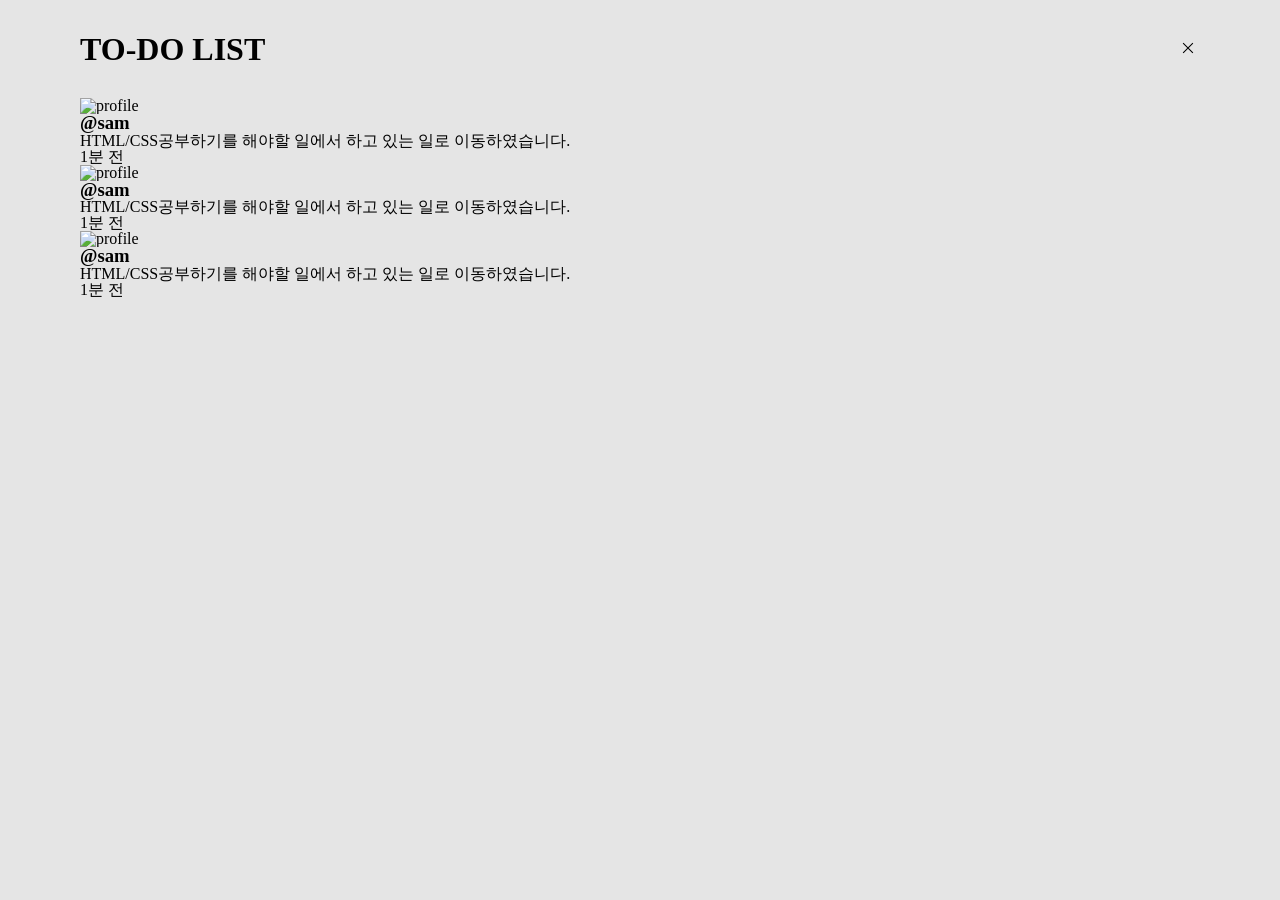
==== client/public/index.html @ 8409d444 "design: sidebar HTML markup Related to: #8" ====
<!DOCTYPE html>
<html lang="ko">
  <head>
    <meta charset="UTF-8" />
    <meta http-equiv="X-UA-Compatible" content="IE=edge" />
    <meta name="viewport" content="width=device-width, initial-scale=1.0" />
    <link rel="stylesheet" href="../src/style/css/style.css" />
    <title>Hemtori ToDo</title>
  </head>
  <body>
    <header>
      <h1 class="header__title">TO-DO LIST</h1>
      <button class="sidebar__menu-button">
        <img src="./icon-delete.svg" alt="icon-delete" />
      </button>
    </header>
    <main></main>
    <aside>
      <ul class="sidebar__list">
        <li class="sidebar__item">
          <img class="sidebar__item--profile" src="profile.svg" alt="profile" />
          <section>
            <h3 class="sidebar__item--nickname">@sam</h3>
            <p class="sidebar__item--activity">
              HTML/CSS공부하기를 해야할 일에서 하고 있는 일로 이동하였습니다.
            </p>
            <p class="sidebar__item--time-stamp">1분 전</p>
          </section>
        </li>
        <li class="sidebar__item">
          <img class="sidebar__item--profile" src="profile.svg" alt="profile" />
          <section>
            <h3 class="sidebar__item--nickname">@sam</h3>
            <p class="sidebar__item--activity">
              HTML/CSS공부하기를 해야할 일에서 하고 있는 일로 이동하였습니다.
            </p>
            <p class="sidebar__item--time-stamp">1분 전</p>
          </section>
        </li>
        <li class="sidebar__item">
          <img class="sidebar__item--profile" src="profile.svg" alt="profile" />
          <section>
            <h3 class="sidebar__item--nickname">@sam</h3>
            <p class="sidebar__item--activity">
              HTML/CSS공부하기를 해야할 일에서 하고 있는 일로 이동하였습니다.
            </p>
            <p class="sidebar__item--time-stamp">1분 전</p>
          </section>
        </li>
      </ul>
    </aside>
  </body>
</html>
---- client/src/style/css/style.css ----
html,
body,
div,
span,
applet,
object,
iframe,
h1,
h2,
h3,
h4,
h5,
h6,
p,
blockquote,
pre,
a,
abbr,
acronym,
address,
big,
cite,
code,
del,
dfn,
em,
img,
ins,
kbd,
q,
s,
samp,
small,
strike,
strong,
sub,
sup,
tt,
var,
b,
u,
i,
center,
dl,
dt,
dd,
ol,
ul,
li,
fieldset,
form,
label,
legend,
table,
caption,
tbody,
tfoot,
thead,
tr,
th,
td,
article,
aside,
canvas,
details,
embed,
figure,
figcaption,
footer,
header,
hgroup,
menu,
nav,
output,
ruby,
section,
summary,
time,
mark,
audio,
video {
  margin: 0;
  padding: 0;
  border: 0;
  /* font-size: 100%; */
  /* font: inherit; */
  vertical-align: baseline;
}

/* HTML5 display-role reset for older browsers */
article,
aside,
details,
figcaption,
figure,
footer,
header,
hgroup,
menu,
nav,
section {
  display: block;
}

body {
  line-height: 1;
}

ol,
ul {
  list-style: none;
}

blockquote,
q {
  quotes: none;
}

blockquote:before,
blockquote:after,
q:before,
q:after {
  content: "";
  content: none;
}

table {
  border-collapse: collapse;
  border-spacing: 0;
}

a:link,
a:visited,
a:hover,
a:active {
  text-decoration: none;
  color: black;
}

input:focus {
  outline: none;
}

button {
  cursor: pointer;
}

header {
  display: flex;
  justify-content: space-between;
}

.header__title {
  font-size: 32px;
  margin: 33px 0px;
}

.sidebar__menu-button {
  border: none;
  background-color: transparent;
}

body {
  margin: 0px 80px;
  background-color: #e5e5e5;
}

/*# sourceMappingURL=style.css.map */
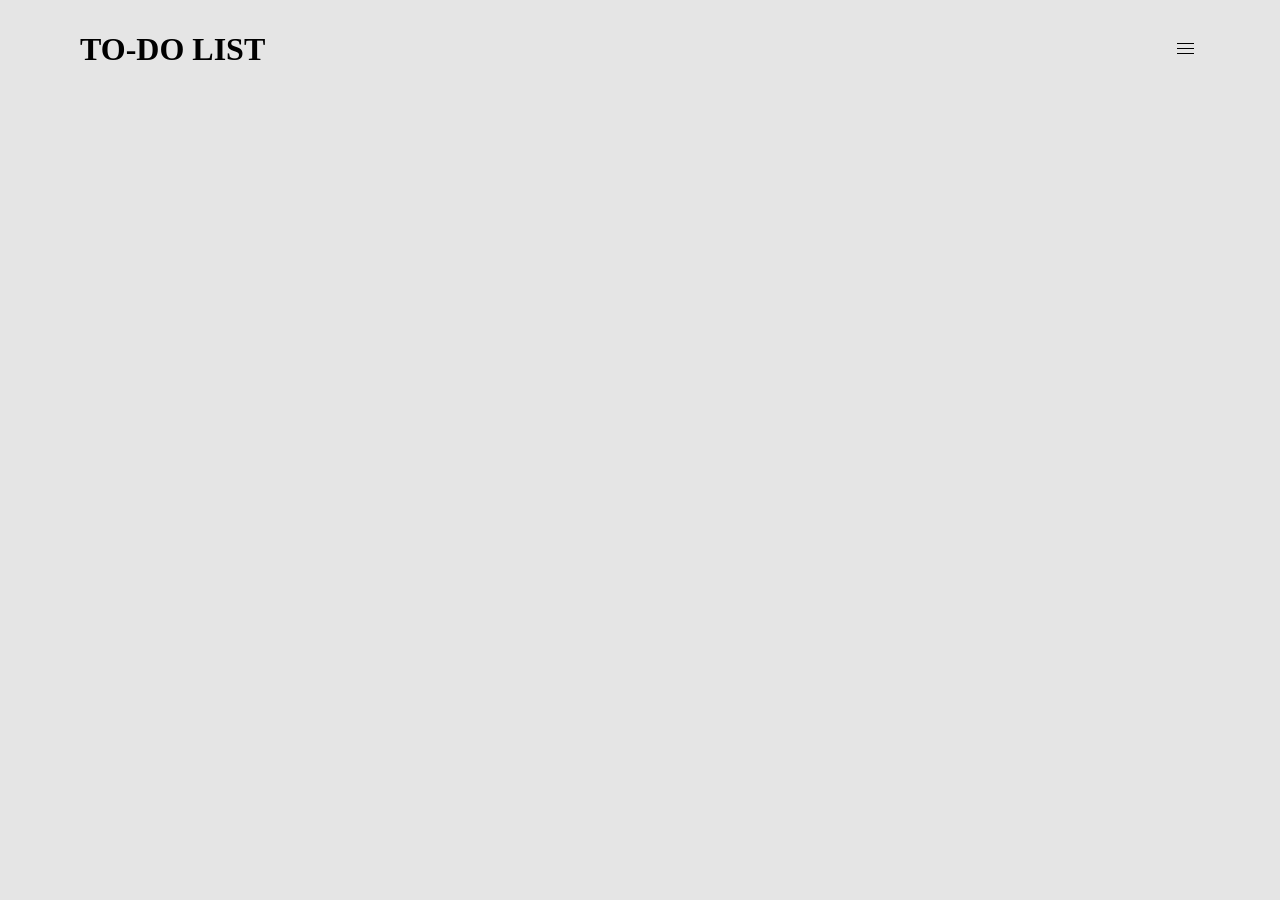
==== commit c411d373: "feat: sidebar 메뉴 버튼 사이드바 메뉴 버튼 클릭시 사이드바 숨김,보임 기능 구현 Related to: #10" ====
--- a/client/public/index.html
+++ b/client/public/index.html
@@ -5,49 +5,12 @@
     <meta http-equiv="X-UA-Compatible" content="IE=edge" />
     <meta name="viewport" content="width=device-width, initial-scale=1.0" />
     <link rel="stylesheet" href="../src/style/css/style.css" />
+    <script defer type="module" src="../src/js/app.js"></script>
     <title>Hemtori ToDo</title>
   </head>
   <body>
-    <header>
-      <h1 class="header__title">TO-DO LIST</h1>
-      <button class="sidebar__menu-button">
-        <img src="./icon-delete.svg" alt="icon-delete" />
-      </button>
-    </header>
+    <header></header>
     <main></main>
-    <aside>
-      <ul class="sidebar__list">
-        <li class="sidebar__item">
-          <img class="sidebar__item--profile" src="profile.svg" alt="profile" />
-          <section>
-            <h3 class="sidebar__item--nickname">@sam</h3>
-            <p class="sidebar__item--activity">
-              HTML/CSS공부하기를 해야할 일에서 하고 있는 일로 이동하였습니다.
-            </p>
-            <p class="sidebar__item--time-stamp">1분 전</p>
-          </section>
-        </li>
-        <li class="sidebar__item">
-          <img class="sidebar__item--profile" src="profile.svg" alt="profile" />
-          <section>
-            <h3 class="sidebar__item--nickname">@sam</h3>
-            <p class="sidebar__item--activity">
-              HTML/CSS공부하기를 해야할 일에서 하고 있는 일로 이동하였습니다.
-            </p>
-            <p class="sidebar__item--time-stamp">1분 전</p>
-          </section>
-        </li>
-        <li class="sidebar__item">
-          <img class="sidebar__item--profile" src="profile.svg" alt="profile" />
-          <section>
-            <h3 class="sidebar__item--nickname">@sam</h3>
-            <p class="sidebar__item--activity">
-              HTML/CSS공부하기를 해야할 일에서 하고 있는 일로 이동하였습니다.
-            </p>
-            <p class="sidebar__item--time-stamp">1분 전</p>
-          </section>
-        </li>
-      </ul>
-    </aside>
+    <aside></aside>
   </body>
 </html>
--- a/client/src/style/css/style.css
+++ b/client/src/style/css/style.css
@@ -145,9 +145,15 @@
   cursor: pointer;
 }
 
+* {
+  box-sizing: border-box;
+}
+
 header {
   display: flex;
   justify-content: space-between;
+  align-items: center;
+  margin: 0px 80px;
 }
 
 .header__title {
@@ -156,12 +162,57 @@
 }
 
 .sidebar__menu-button {
+  height: max-content;
   border: none;
   background-color: transparent;
+  z-index: 2;
+}
+
+aside {
+  float: right;
+}
+
+.sidebar__list {
+  width: 452px;
+  height: 1024px;
+  padding: 80px 80px 80px 40px;
+  background-color: #fff;
+  position: absolute;
+  right: 0;
+  top: 0;
+}
+
+.sidebar__item {
+  display: flex;
+  justify-content: flex-start;
+  align-items: center;
+  width: 332px;
+  height: 137px;
+  background-color: #edf9e7;
+  font-size: 16px;
+}
+.sidebar__item--profile {
+  width: 40px;
+  height: 40px;
+  margin: 16px;
+}
+.sidebar__item section {
+  margin: 16px 16px 16px 0px;
+}
+.sidebar__item--activity {
+  width: 244px;
+  height: auto;
+  white-space: normal;
+}
+.sidebar__item--time-stamp {
+  font-size: 14px;
+  color: #828282;
+}
+.sidebar__item--nickname, .sidebar__item--activity, .sidebar__item--time-stamp {
+  padding: 8px 0px;
 }
 
 body {
-  margin: 0px 80px;
   background-color: #e5e5e5;
 }
 
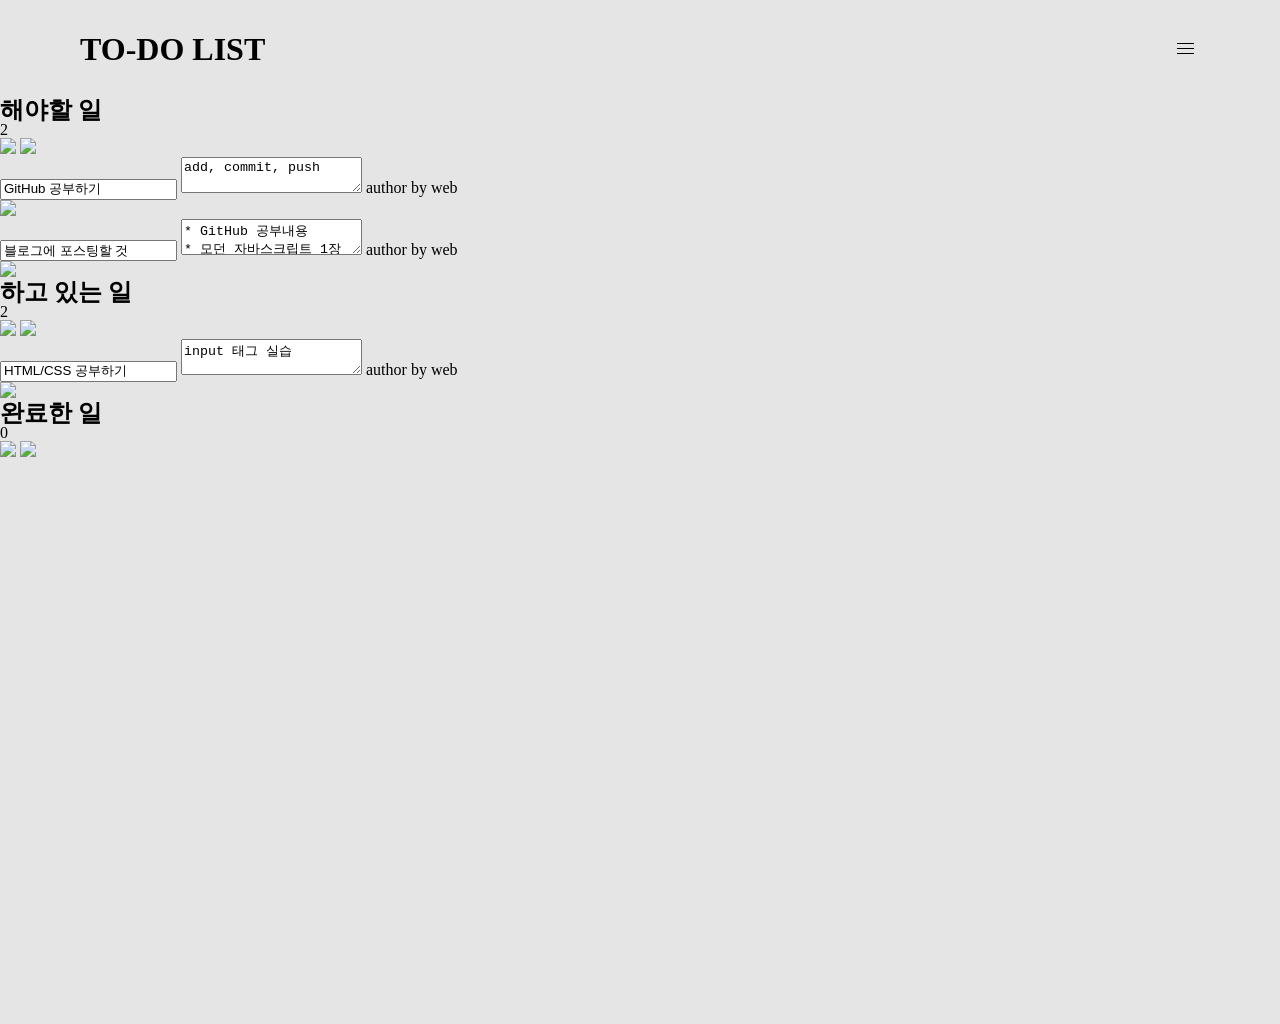
==== commit ec0be6c2: "design: main column list html markup Related to : #9" ====
--- a/client/public/index.html
+++ b/client/public/index.html
@@ -7,10 +7,79 @@
     <link rel="stylesheet" href="../src/style/css/style.css" />
     <script defer type="module" src="../src/js/app.js"></script>
     <title>Hemtori ToDo</title>
+    <link rel="stylesheet" href="../src/style/scss/style.css" />
   </head>
   <body>
     <header></header>
-    <main></main>
+    <main>
+      <ul class="column__list">
+        <li class="column__item" data-index="0">
+          <div class="column__item--title">
+            <div class="column__item--title-text">
+              <h2 class="column__title">해야할 일</h2>
+              <div class="column__task--count">2</div>
+            </div>
+            <div class="column__item--title-menu">
+              <img src="./svg/icon-add.svg" class="column__task--add-button" />
+              <img src="./svg/icon-delete.svg" class="column__list--delete-button" />
+            </div>
+          </div>
+          <ul class="column__task--list">
+            <li class="column__task--item" data-index="0">
+              <section>
+                <input readonly type="text" class="column__task--title" value="GitHub 공부하기" />
+                <textarea readonly class="column__task--comment" spellcheck="false">add, commit, push</textarea>
+                <span class="column__task--author">author by web</span>
+              </section>
+              <img src="./svg/icon-delete.svg" class="column__task--delete-button" />
+            </li>
+            <li class="column__task--item" data-index="1">
+              <section>
+                <input readonly type="text" class="column__task--title" value="블로그에 포스팅할 것" />
+                <textarea readonly class="column__task--comment" spellcheck="false">* GitHub 공부내용&#10* 모던 자바스크립트 1장 공부내용</textarea>
+                <span class="column__task--author">author by web</span>
+              </section>
+              <img src="./svg/icon-delete.svg" class="column__task--delete-button" />
+            </li>
+          </ul>
+        </li>
+        <li class="column__item" data-index="1">
+          <div class="column__item--title">
+            <div class="column__item--title-text">
+              <h2 class="column__title">하고 있는 일</h2>
+              <div class="column__task--count">2</div>
+            </div>
+            <div class="column__item--title-menu">
+              <img src="./svg/icon-add.svg" class="column__task--add-button" />
+              <img src="./svg/icon-delete.svg" class="column__list--delete-button" />
+            </div>
+          </div>
+          <ul class="column__task--list">
+            <li class="column__task--item" data-index="0">
+              <section>
+                <input readonly type="text" class="column__task--title" value="HTML/CSS 공부하기"/>
+                <textarea readonly class="column__task--comment" spellcheck="false">input 태그 실습</textarea>
+                <span class="column__task--author">author by web</span>
+              </section>
+              <img src="./svg/icon-delete.svg" class="column__task--delete-button" />
+            </li>
+          </ul>
+        </li>
+        <li class="column__item" data-index="2">
+          <div class="column__item--title">
+            <div class="column__item--title-text">
+              <h2 class="column__title">완료한 일</h2>
+              <div class="column__task--count">0</div>
+            </div>
+            <div class="column__item--title-menu">
+              <img src="./svg/icon-add.svg" class="column__task--add-button" />
+              <img src="./svg/icon-delete.svg" class="column__list--delete-button" />
+            </div>
+          </div>
+          <ul class="column__task--list"></ul>
+        </li>
+      </ul>
+    </main>
     <aside></aside>
   </body>
 </html>
--- a/client/src/style/css/style.css
+++ b/client/src/style/css/style.css
@@ -170,6 +170,16 @@
 
 aside {
   float: right;
+  position: absolute;
+  right: 0;
+  top: 0;
+  transform: translateX(452px);
+  transition: 0.4s ease-out;
+}
+
+.show {
+  transform: translateX(0px);
+  transition: 0.4s ease-out;
 }
 
 .sidebar__list {
@@ -177,15 +187,15 @@
   height: 1024px;
   padding: 80px 80px 80px 40px;
   background-color: #fff;
-  position: absolute;
-  right: 0;
-  top: 0;
-}
-
+  display: flex;
+  justify-content: flex-end;
+  align-items: center;
+  flex-direction: column-reverse;
+}
 .sidebar__item {
   display: flex;
   justify-content: flex-start;
-  align-items: center;
+  align-items: flex-start;
   width: 332px;
   height: 137px;
   background-color: #edf9e7;
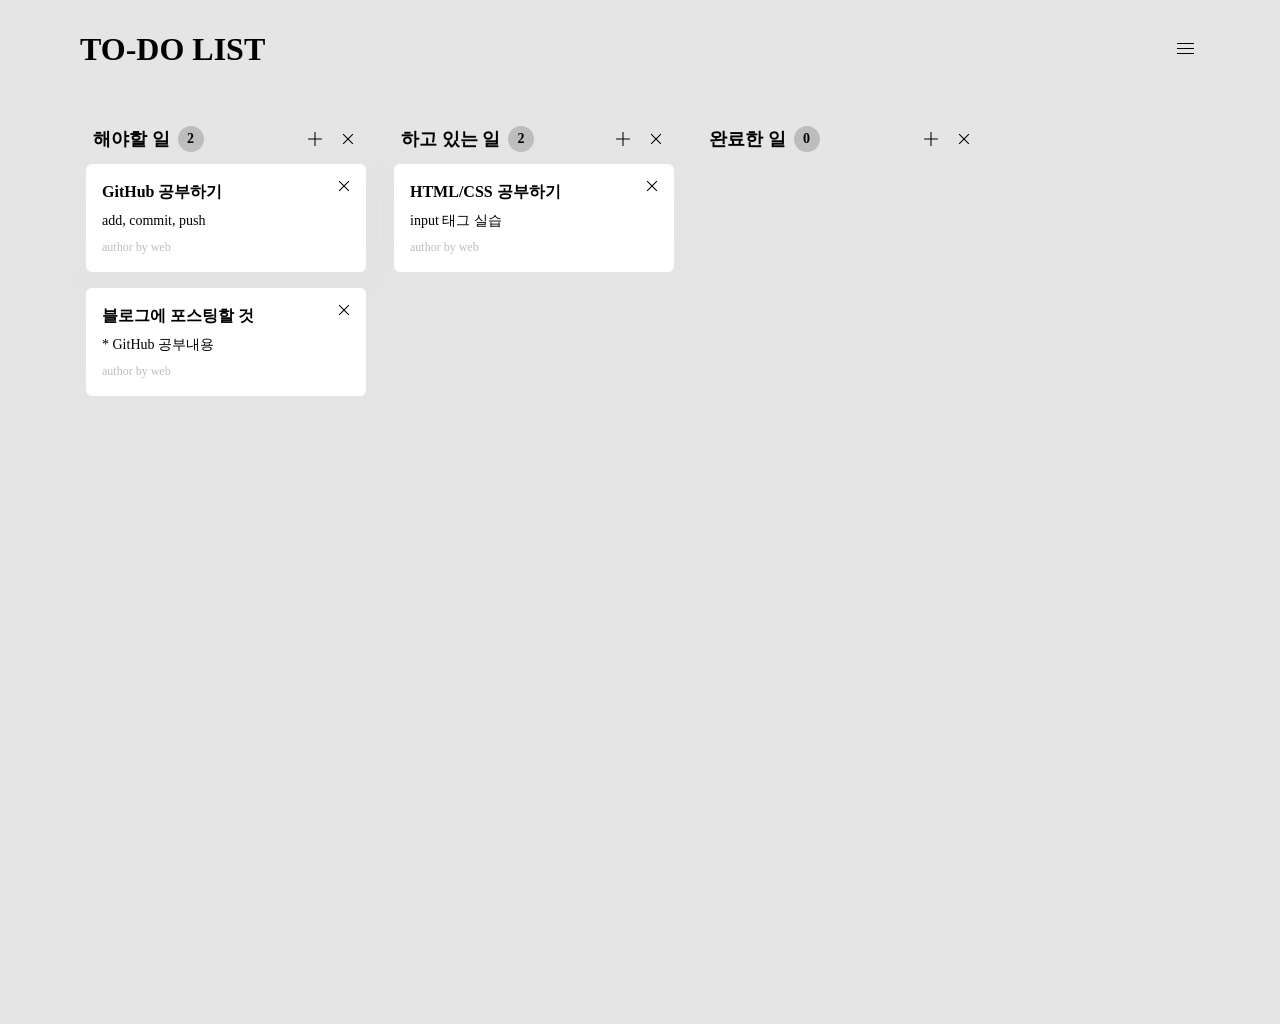
==== commit a8bd353e: "design: sccs convert to css Related to: #9" ====
--- a/client/public/index.html
+++ b/client/public/index.html
@@ -7,7 +7,6 @@
     <link rel="stylesheet" href="../src/style/css/style.css" />
     <script defer type="module" src="../src/js/app.js"></script>
     <title>Hemtori ToDo</title>
-    <link rel="stylesheet" href="../src/style/scss/style.css" />
   </head>
   <body>
     <header></header>
--- a/client/src/style/css/style.css
+++ b/client/src/style/css/style.css
@@ -141,6 +141,18 @@
   outline: none;
 }
 
+input {
+  padding: 0px;
+}
+
+textarea:focus {
+  outline: none;
+}
+
+textarea {
+  padding: 0px;
+}
+
 button {
   cursor: pointer;
 }
@@ -222,6 +234,131 @@
   padding: 8px 0px;
 }
 
+.column__list {
+  display: flex;
+  padding-top: 24px;
+  padding-left: 80px;
+}
+.column__item {
+  display: flex;
+  justify-content: flex-start;
+  align-items: center;
+  flex-direction: column;
+  width: 308px;
+  padding-right: 16px;
+}
+.column__item--title {
+  display: flex;
+  justify-content: flex-start;
+  align-items: center;
+  flex-direction: row;
+  width: 100%;
+  padding: 0px 8px;
+}
+.column__item--title-text {
+  display: flex;
+  justify-content: flex-start;
+  align-items: center;
+  flex-direction: row;
+  flex: 1;
+  padding-left: 5px;
+}
+.column__item--title-menu {
+  display: flex;
+}
+.column__item--title-menu img {
+  padding: 10px;
+}
+.column__title {
+  font-family: "Noto Sans KR";
+  font-size: 18px;
+  font-weight: 700;
+  font-style: normal;
+  line-height: 26px;
+  padding-right: 8px;
+}
+
+.column__task--count {
+  display: flex;
+  justify-content: center;
+  align-items: center;
+  font-family: "Noto Sans KR";
+  font-size: 14px;
+  font-weight: 700;
+  font-style: normal;
+  flex-direction: row;
+  width: 26px;
+  height: 26px;
+  padding: 0px;
+  background: #BDBDBD;
+  border-radius: 20px;
+  text-align: center;
+  line-height: 20px;
+}
+.column__task--list {
+  display: flex;
+  justify-content: flex-start;
+  align-items: center;
+  flex-direction: column;
+  width: 308px;
+  padding-top: 8px;
+}
+.column__task--item {
+  display: flex;
+  justify-content: flex-start;
+  align-items: flex-start;
+  flex-direction: row;
+  margin-bottom: 16px;
+  width: 280px;
+  min-height: 76px;
+  padding: 16px;
+  background: #fff;
+  box-shadow: 0px 1px 30px rgba(224, 224, 224, 0.3);
+  border-radius: 6px;
+}
+.column__task--item section {
+  display: flex;
+  justify-content: flex-start;
+  align-items: flex-start;
+  flex-direction: column;
+  flex: 1;
+  height: 100%;
+  border-radius: 8px;
+}
+.column__task--title {
+  font-family: "Noto Sans KR";
+  font-size: 16px;
+  font-weight: 700;
+  font-style: normal;
+  width: 100%;
+  border: none;
+  line-height: 23px;
+  color: #010101;
+}
+.column__task--comment {
+  font-family: "Noto Sans KR";
+  font-size: 14px;
+  font-weight: 400;
+  font-style: normal;
+  width: 100%;
+  height: 20px;
+  margin-top: 8px;
+  margin-bottom: 8px;
+  border: none;
+  color: #010101;
+  line-height: 20px;
+  resize: none;
+  overflow: hidden;
+}
+.column__task--author {
+  font-family: "Noto Sans KR";
+  font-size: 12px;
+  font-weight: 400;
+  font-style: normal;
+  color: #BDBDBD;
+  line-height: 17px;
+}
+
 body {
   background-color: #e5e5e5;
 }
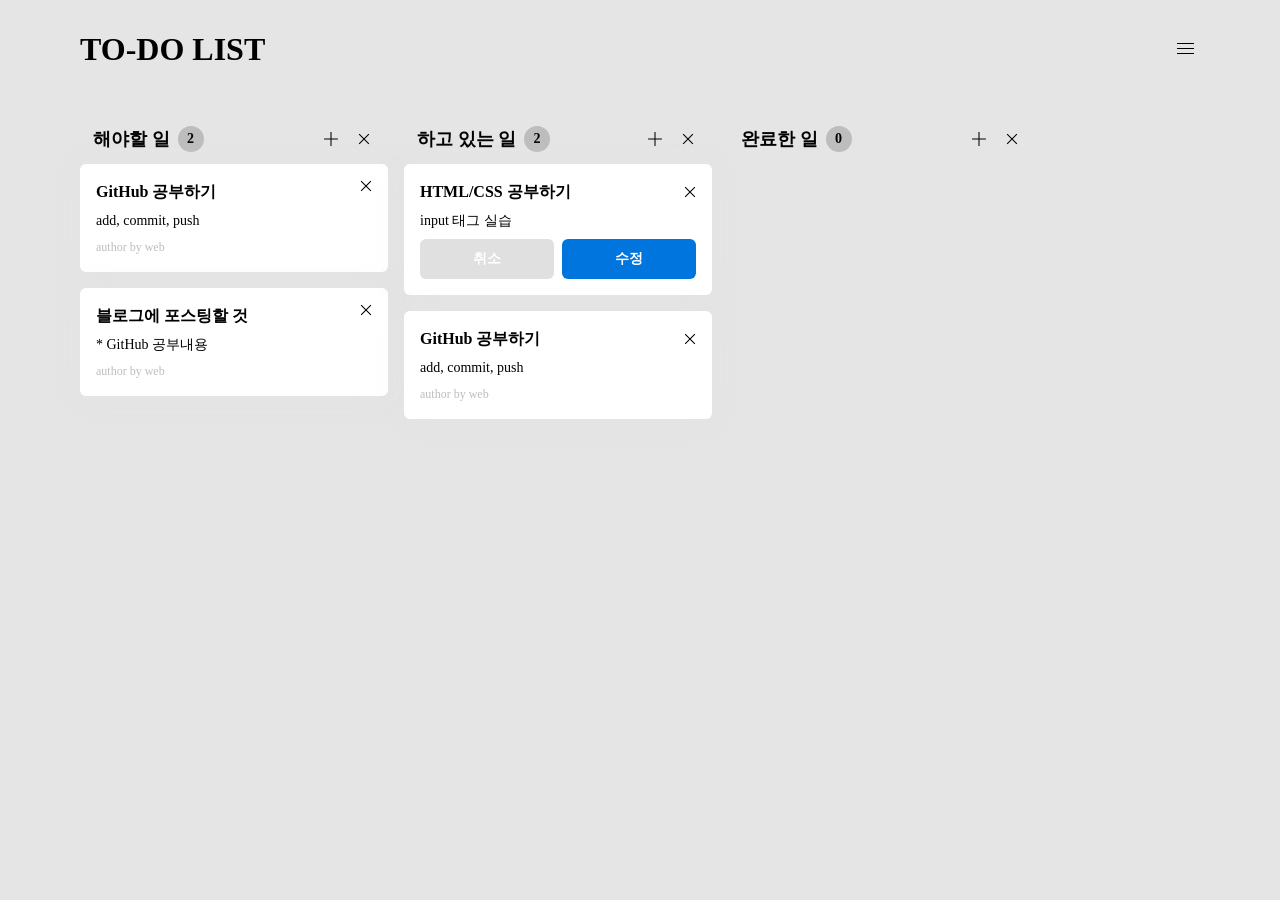
==== commit eae9864e: "design: 수정카드 디자인 구현 Related to: #20" ====
--- a/client/public/index.html
+++ b/client/public/index.html
@@ -27,7 +27,7 @@
             <li class="column__task--item" data-index="0">
               <section>
                 <input readonly type="text" class="column__task--title" value="GitHub 공부하기" />
-                <textarea readonly class="column__task--comment" spellcheck="false">add, commit, push</textarea>
+                <textarea class="column__task--comment" spellcheck="false">add, commit, push</textarea>
                 <span class="column__task--author">author by web</span>
               </section>
               <img src="./svg/icon-delete.svg" class="column__task--delete-button" />
@@ -56,11 +56,26 @@
           <ul class="column__task--list">
             <li class="column__task--item" data-index="0">
               <section>
-                <input readonly type="text" class="column__task--title" value="HTML/CSS 공부하기"/>
+                <div class="section__header">
+                  <input readonly type="text" class="column__task--title" value="HTML/CSS 공부하기"/>
+                  <img src="./svg/icon-delete.svg" class="column__task--delete-button" />
+                </div>
                 <textarea readonly class="column__task--comment" spellcheck="false">input 태그 실습</textarea>
+                <div class="column__task--button">
+                  <button class="column__task--cancle-button">취소</button>
+                  <button class="column__task--accent-button">수정</button>
+                </div>
+              </section>
+            </li>
+            <li class="column__task--item" data-index="0">
+              <section>
+                <div class="section__header">
+                  <input readonly type="text" class="column__task--title" value="GitHub 공부하기" />
+                  <img src="./svg/icon-delete.svg" class="column__task--delete-button" />
+                </div>
+                <textarea readonly class="column__task--comment" spellcheck="false">add, commit, push</textarea>
                 <span class="column__task--author">author by web</span>
               </section>
-              <img src="./svg/icon-delete.svg" class="column__task--delete-button" />
             </li>
           </ul>
         </li>
--- a/client/src/style/css/style.css
+++ b/client/src/style/css/style.css
@@ -185,18 +185,25 @@
   position: absolute;
   right: 0;
   top: 0;
+  opacity: 0;
+  pointer-events: none;
   transform: translateX(452px);
-  transition: 0.4s ease-out;
+  transition: 0.2s ease-out;
 }
 
 .show {
+  opacity: 1;
+  pointer-events: auto;
   transform: translateX(0px);
-  transition: 0.4s ease-out;
-}
-
+  transition: 0.2s ease-out;
+}
+
+.sidebar__scroll {
+  overflow-y: scroll;
+}
 .sidebar__list {
   width: 452px;
-  height: 1024px;
+  height: 100vh;
   padding: 80px 80px 80px 40px;
   background-color: #fff;
   display: flex;
@@ -239,13 +246,17 @@
   padding-top: 24px;
   padding-left: 80px;
 }
+.column__list--delete-button:hover {
+  cursor: pointer;
+  filter: invert(41%) sepia(95%) saturate(2569%) hue-rotate(332deg) brightness(100%) contrast(110%);
+}
 .column__item {
   display: flex;
   justify-content: flex-start;
   align-items: center;
   flex-direction: column;
   width: 308px;
-  padding-right: 16px;
+  margin-right: 16px;
 }
 .column__item--title {
   display: flex;
@@ -290,7 +301,7 @@
   width: 26px;
   height: 26px;
   padding: 0px;
-  background: #BDBDBD;
+  background: #bdbdbd;
   border-radius: 20px;
   text-align: center;
   line-height: 20px;
@@ -309,7 +320,7 @@
   align-items: flex-start;
   flex-direction: row;
   margin-bottom: 16px;
-  width: 280px;
+  width: inherit;
   min-height: 76px;
   padding: 16px;
   background: #fff;
@@ -355,12 +366,48 @@
   font-size: 12px;
   font-weight: 400;
   font-style: normal;
-  color: #BDBDBD;
+  color: #bdbdbd;
   line-height: 17px;
+}
+.column__task--add-button:hover {
+  cursor: pointer;
+  filter: invert(48%) sepia(97%) saturate(5052%) hue-rotate(193deg) brightness(90%) contrast(101%);
+}
+.column__task--button {
+  display: flex;
+  justify-content: space-between;
+  align-items: center;
+}
+.column__task--button button {
+  font-family: "Noto Sans KR";
+  font-size: 14px;
+  font-weight: 700;
+  font-style: normal;
+  color: #fff;
+  width: 134px;
+  height: 40px;
+  border: none;
+  border-radius: 6px;
+  padding: 10px;
+}
+.column__task--cancle-button {
+  background-color: #e0e0e0;
+  margin-right: 8px;
+}
+.column__task--accent-button {
+  background-color: #0075de;
+}
+
+.section__header {
+  width: 100%;
+  display: flex;
+  justify-content: space-between;
+  align-items: center;
 }
 
 body {
   background-color: #e5e5e5;
+  overflow: hidden;
 }
 
 /*# sourceMappingURL=style.css.map */
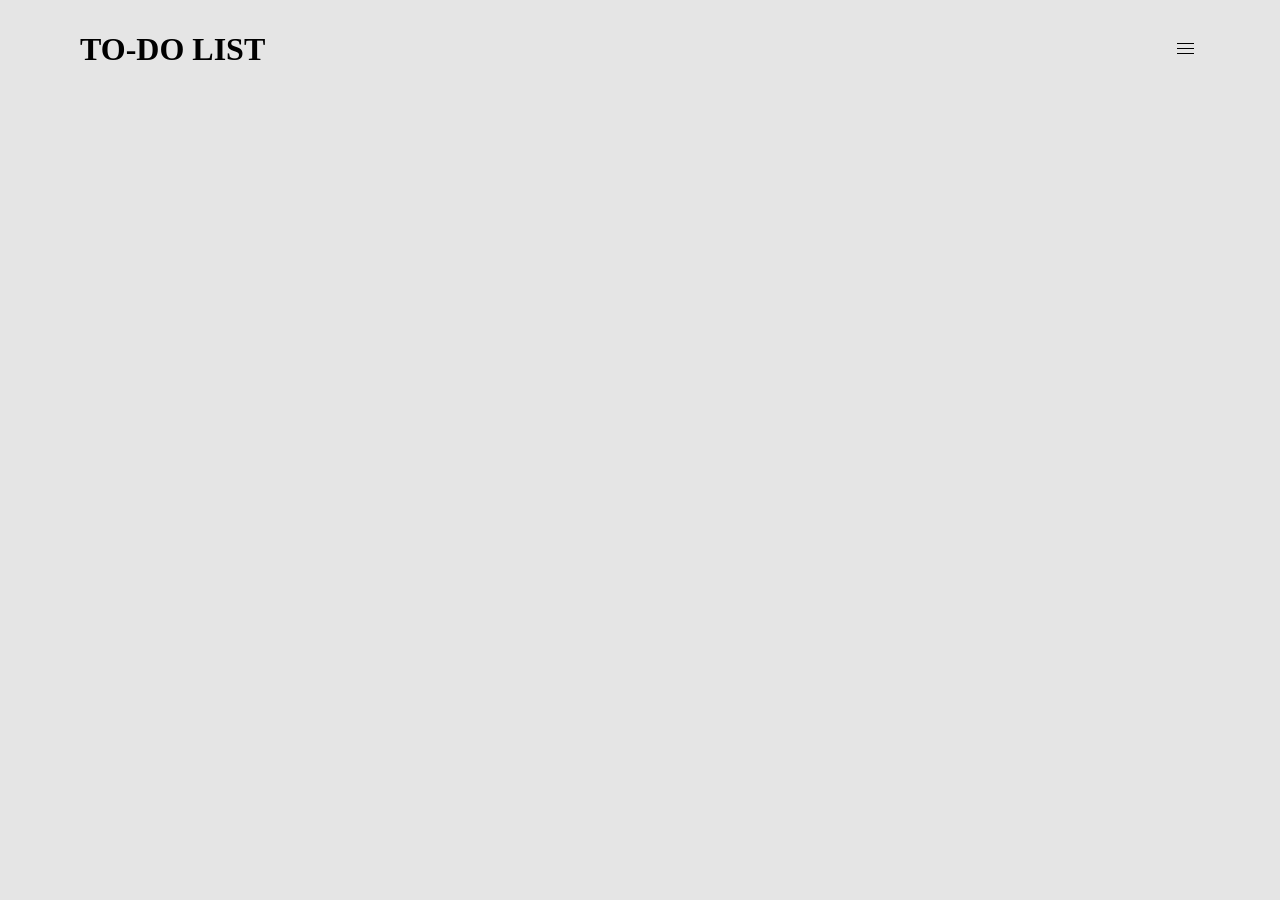
==== commit cb08c4bb: "feat: todolist column과 task를 스크립트로 렌더링 list view와 task view를 클래스로 생성하고 db.json의 todolist를 하나의 배열로 묶음" ====
--- a/client/public/index.html
+++ b/client/public/index.html
@@ -11,88 +11,7 @@
   <body>
     <header></header>
     <main>
-      <ul class="column__list">
-        <li class="column__item" data-index="0">
-          <div class="column__item--title">
-            <div class="column__item--title-text">
-              <h2 class="column__title">해야할 일</h2>
-              <div class="column__task--count">2</div>
-            </div>
-            <div class="column__item--title-menu">
-              <img src="./svg/icon-add.svg" class="column__task--add-button" />
-              <img src="./svg/icon-delete.svg" class="column__list--delete-button" />
-            </div>
-          </div>
-          <ul class="column__task--list">
-            <li class="column__task--item" data-index="0">
-              <section>
-                <input readonly type="text" class="column__task--title" value="GitHub 공부하기" />
-                <textarea class="column__task--comment" spellcheck="false">add, commit, push</textarea>
-                <span class="column__task--author">author by web</span>
-              </section>
-              <img src="./svg/icon-delete.svg" class="column__task--delete-button" />
-            </li>
-            <li class="column__task--item" data-index="1">
-              <section>
-                <input readonly type="text" class="column__task--title" value="블로그에 포스팅할 것" />
-                <textarea readonly class="column__task--comment" spellcheck="false">* GitHub 공부내용&#10* 모던 자바스크립트 1장 공부내용</textarea>
-                <span class="column__task--author">author by web</span>
-              </section>
-              <img src="./svg/icon-delete.svg" class="column__task--delete-button" />
-            </li>
-          </ul>
-        </li>
-        <li class="column__item" data-index="1">
-          <div class="column__item--title">
-            <div class="column__item--title-text">
-              <h2 class="column__title">하고 있는 일</h2>
-              <div class="column__task--count">2</div>
-            </div>
-            <div class="column__item--title-menu">
-              <img src="./svg/icon-add.svg" class="column__task--add-button" />
-              <img src="./svg/icon-delete.svg" class="column__list--delete-button" />
-            </div>
-          </div>
-          <ul class="column__task--list">
-            <li class="column__task--item" data-index="0">
-              <section>
-                <div class="section__header">
-                  <input readonly type="text" class="column__task--title" value="HTML/CSS 공부하기"/>
-                  <img src="./svg/icon-delete.svg" class="column__task--delete-button" />
-                </div>
-                <textarea readonly class="column__task--comment" spellcheck="false">input 태그 실습</textarea>
-                <div class="column__task--button">
-                  <button class="column__task--cancle-button">취소</button>
-                  <button class="column__task--accent-button">수정</button>
-                </div>
-              </section>
-            </li>
-            <li class="column__task--item" data-index="0">
-              <section>
-                <div class="section__header">
-                  <input readonly type="text" class="column__task--title" value="GitHub 공부하기" />
-                  <img src="./svg/icon-delete.svg" class="column__task--delete-button" />
-                </div>
-                <textarea readonly class="column__task--comment" spellcheck="false">add, commit, push</textarea>
-                <span class="column__task--author">author by web</span>
-              </section>
-            </li>
-          </ul>
-        </li>
-        <li class="column__item" data-index="2">
-          <div class="column__item--title">
-            <div class="column__item--title-text">
-              <h2 class="column__title">완료한 일</h2>
-              <div class="column__task--count">0</div>
-            </div>
-            <div class="column__item--title-menu">
-              <img src="./svg/icon-add.svg" class="column__task--add-button" />
-              <img src="./svg/icon-delete.svg" class="column__list--delete-button" />
-            </div>
-          </div>
-          <ul class="column__task--list"></ul>
-        </li>
-      </ul>
+      <ul class="column__list"></ul>
     </main>
     <aside></aside>
   </body>
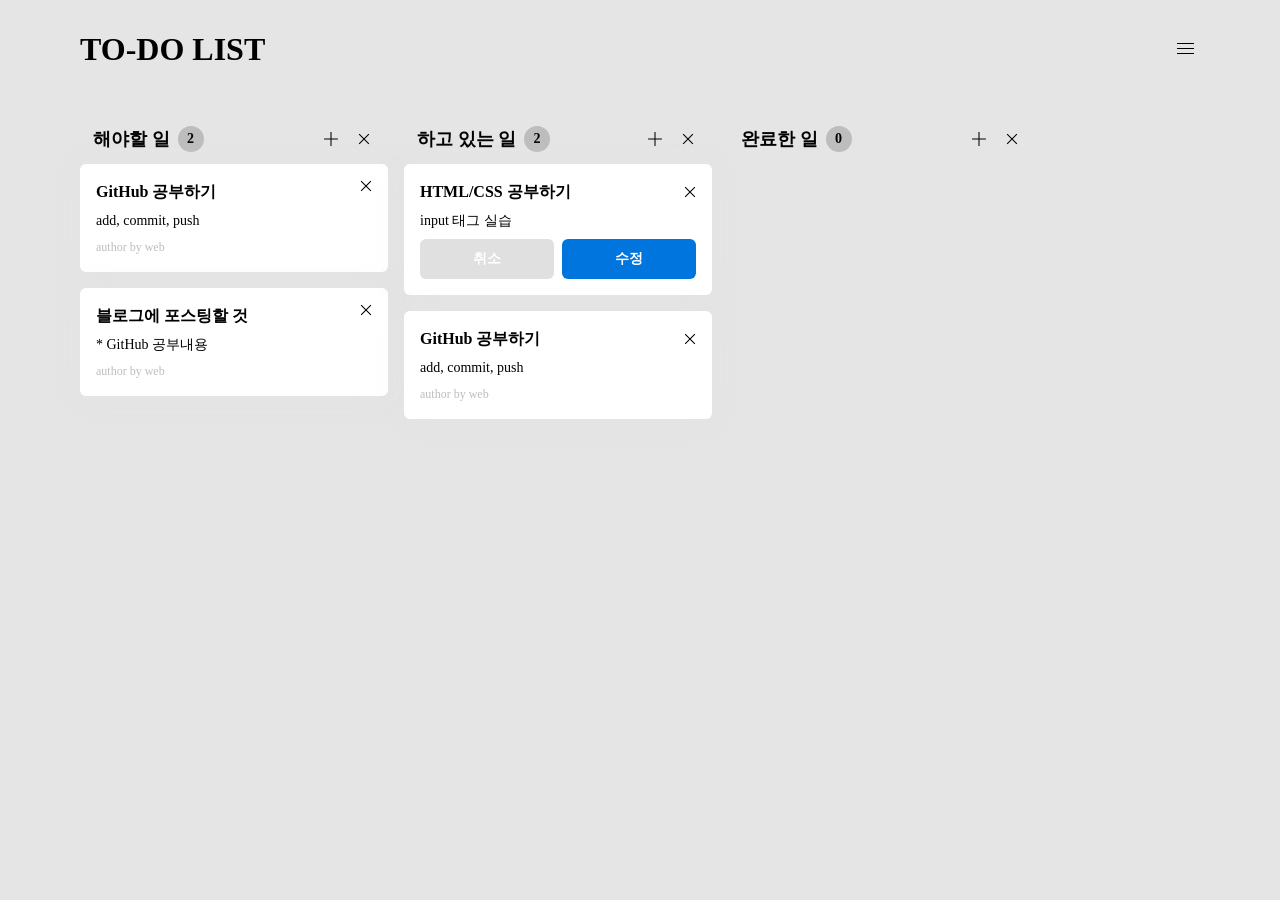
==== commit 6e8b6faa: "design: task cursor 변경 * task -> grab * delete button -> pointer" ====
--- a/client/public/index.html
+++ b/client/public/index.html
@@ -11,7 +11,88 @@
   <body>
     <header></header>
     <main>
-      <ul class="column__list"></ul>
+      <ul class="column__list">
+        <li class="column__item" data-index="0">
+          <div class="column__item--title">
+            <div class="column__item--title-text">
+              <h2 class="column__title">해야할 일</h2>
+              <div class="column__task--count">2</div>
+            </div>
+            <div class="column__item--title-menu">
+              <img src="./svg/icon-add.svg" class="column__task--add-button" />
+              <img src="./svg/icon-delete.svg" class="column__list--delete-button" />
+            </div>
+          </div>
+          <ul class="column__task--list">
+            <li class="column__task--item" data-index="0">
+              <section>
+                <input readonly type="text" class="column__task--title" value="GitHub 공부하기" />
+                <textarea readonly class="column__task--comment" spellcheck="false">add, commit, push</textarea>
+                <span class="column__task--author">author by web</span>
+              </section>
+              <img src="./svg/icon-delete.svg" class="column__task--delete-button" />
+            </li>
+            <li class="column__task--item" data-index="1">
+              <section>
+                <input readonly type="text" class="column__task--title" value="블로그에 포스팅할 것" />
+                <textarea readonly class="column__task--comment" spellcheck="false">* GitHub 공부내용&#10* 모던 자바스크립트 1장 공부내용</textarea>
+                <span class="column__task--author">author by web</span>
+              </section>
+              <img src="./svg/icon-delete.svg" class="column__task--delete-button" />
+            </li>
+          </ul>
+        </li>
+        <li class="column__item" data-index="1">
+          <div class="column__item--title">
+            <div class="column__item--title-text">
+              <h2 class="column__title">하고 있는 일</h2>
+              <div class="column__task--count">2</div>
+            </div>
+            <div class="column__item--title-menu">
+              <img src="./svg/icon-add.svg" class="column__task--add-button" />
+              <img src="./svg/icon-delete.svg" class="column__list--delete-button" />
+            </div>
+          </div>
+          <ul class="column__task--list">
+            <li class="column__task--item" data-index="0">
+              <section>
+                <div class="section__header">
+                  <input readonly type="text" class="column__task--title" value="HTML/CSS 공부하기"/>
+                  <img src="./svg/icon-delete.svg" class="column__task--delete-button" />
+                </div>
+                <textarea readonly class="column__task--comment" spellcheck="false">input 태그 실습</textarea>
+                <div class="column__task--button">
+                  <button class="column__task--cancel-button">취소</button>
+                  <button class="column__task--accent-button">수정</button>
+                </div>
+              </section>
+            </li>
+            <li class="column__task--item" data-index="0">
+              <section>
+                <div class="section__header">
+                  <input readonly type="text" class="column__task--title" value="GitHub 공부하기" />
+                  <img src="./svg/icon-delete.svg" class="column__task--delete-button" />
+                </div>
+                <textarea readonly class="column__task--comment" spellcheck="false">add, commit, push</textarea>
+                <span class="column__task--author">author by web</span>
+              </section>
+            </li>
+          </ul>
+        </li>
+        <li class="column__item" data-index="2">
+          <div class="column__item--title">
+            <div class="column__item--title-text">
+              <h2 class="column__title">완료한 일</h2>
+              <div class="column__task--count">0</div>
+            </div>
+            <div class="column__item--title-menu">
+              <img src="./svg/icon-add.svg" class="column__task--add-button" />
+              <img src="./svg/icon-delete.svg" class="column__list--delete-button" />
+            </div>
+          </div>
+          <ul class="column__task--list"></ul>
+        </li>
+      </ul>
     </main>
     <aside></aside>
   </body>
--- a/client/src/style/css/style.css
+++ b/client/src/style/css/style.css
@@ -326,6 +326,7 @@
   background: #fff;
   box-shadow: 0px 1px 30px rgba(224, 224, 224, 0.3);
   border-radius: 6px;
+  cursor: grab;
 }
 .column__task--item section {
   display: flex;
@@ -335,6 +336,7 @@
   flex: 1;
   height: 100%;
   border-radius: 8px;
+  cursor: inherit;
 }
 .column__task--title {
   font-family: "Noto Sans KR";
@@ -345,6 +347,7 @@
   border: none;
   line-height: 23px;
   color: #010101;
+  cursor: inherit;
 }
 .column__task--comment {
   font-family: "Noto Sans KR";
@@ -360,6 +363,7 @@
   line-height: 20px;
   resize: none;
   overflow: hidden;
+  cursor: inherit;
 }
 .column__task--author {
   font-family: "Noto Sans KR";
@@ -368,6 +372,7 @@
   font-style: normal;
   color: #bdbdbd;
   line-height: 17px;
+  cursor: inherit;
 }
 .column__task--add-button:hover {
   cursor: pointer;
@@ -390,19 +395,32 @@
   border-radius: 6px;
   padding: 10px;
 }
-.column__task--cancle-button {
+.column__task--cancel-button {
   background-color: #e0e0e0;
   margin-right: 8px;
 }
 .column__task--accent-button {
   background-color: #0075de;
 }
+.column__task--delete-button {
+  cursor: pointer;
+}
 
 .section__header {
   width: 100%;
   display: flex;
   justify-content: space-between;
   align-items: center;
+}
+
+.dragging {
+  position: absolute;
+  z-index: 1000;
+  cursor: grabbing;
+}
+
+.grabbing {
+  cursor: grabbing;
 }
 
 body {
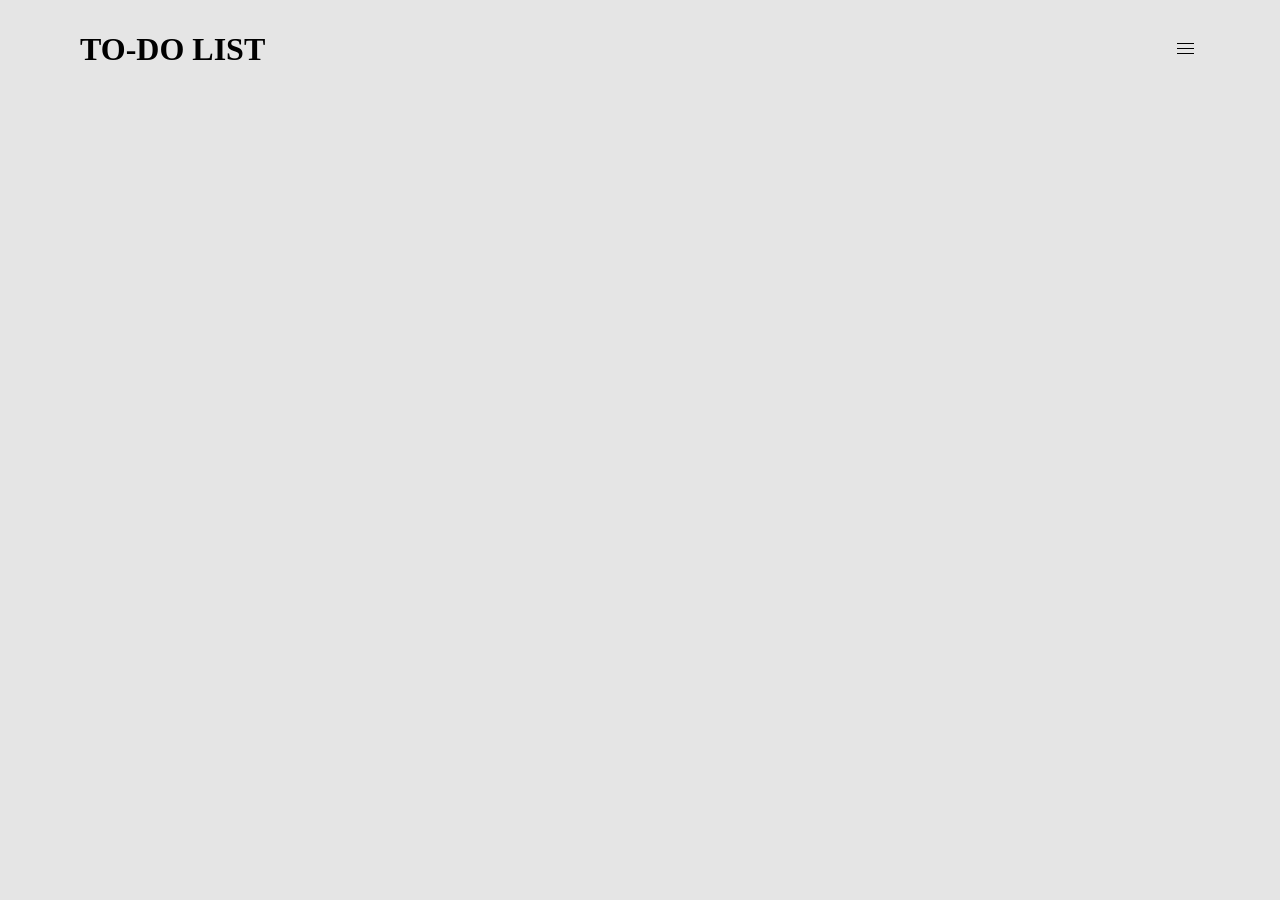
==== commit a79fb480: "refactor: 메인 렌더링 영역을 list에서 main으로 수정 entry point에서 mainInit의 parent를 list에서 main으로 리팩토링" ====
--- a/client/public/index.html
+++ b/client/public/index.html
@@ -10,90 +10,7 @@
   </head>
   <body>
     <header></header>
-    <main>
-      <ul class="column__list">
-        <li class="column__item" data-index="0">
-          <div class="column__item--title">
-            <div class="column__item--title-text">
-              <h2 class="column__title">해야할 일</h2>
-              <div class="column__task--count">2</div>
-            </div>
-            <div class="column__item--title-menu">
-              <img src="./svg/icon-add.svg" class="column__task--add-button" />
-              <img src="./svg/icon-delete.svg" class="column__list--delete-button" />
-            </div>
-          </div>
-          <ul class="column__task--list">
-            <li class="column__task--item" data-index="0">
-              <section>
-                <input readonly type="text" class="column__task--title" value="GitHub 공부하기" />
-                <textarea readonly class="column__task--comment" spellcheck="false">add, commit, push</textarea>
-                <span class="column__task--author">author by web</span>
-              </section>
-              <img src="./svg/icon-delete.svg" class="column__task--delete-button" />
-            </li>
-            <li class="column__task--item" data-index="1">
-              <section>
-                <input readonly type="text" class="column__task--title" value="블로그에 포스팅할 것" />
-                <textarea readonly class="column__task--comment" spellcheck="false">* GitHub 공부내용&#10* 모던 자바스크립트 1장 공부내용</textarea>
-                <span class="column__task--author">author by web</span>
-              </section>
-              <img src="./svg/icon-delete.svg" class="column__task--delete-button" />
-            </li>
-          </ul>
-        </li>
-        <li class="column__item" data-index="1">
-          <div class="column__item--title">
-            <div class="column__item--title-text">
-              <h2 class="column__title">하고 있는 일</h2>
-              <div class="column__task--count">2</div>
-            </div>
-            <div class="column__item--title-menu">
-              <img src="./svg/icon-add.svg" class="column__task--add-button" />
-              <img src="./svg/icon-delete.svg" class="column__list--delete-button" />
-            </div>
-          </div>
-          <ul class="column__task--list">
-            <li class="column__task--item" data-index="0">
-              <section>
-                <div class="section__header">
-                  <input readonly type="text" class="column__task--title" value="HTML/CSS 공부하기"/>
-                  <img src="./svg/icon-delete.svg" class="column__task--delete-button" />
-                </div>
-                <textarea readonly class="column__task--comment" spellcheck="false">input 태그 실습</textarea>
-                <div class="column__task--button">
-                  <button class="column__task--cancel-button">취소</button>
-                  <button class="column__task--accent-button">수정</button>
-                </div>
-              </section>
-            </li>
-            <li class="column__task--item" data-index="0">
-              <section>
-                <div class="section__header">
-                  <input readonly type="text" class="column__task--title" value="GitHub 공부하기" />
-                  <img src="./svg/icon-delete.svg" class="column__task--delete-button" />
-                </div>
-                <textarea readonly class="column__task--comment" spellcheck="false">add, commit, push</textarea>
-                <span class="column__task--author">author by web</span>
-              </section>
-            </li>
-          </ul>
-        </li>
-        <li class="column__item" data-index="2">
-          <div class="column__item--title">
-            <div class="column__item--title-text">
-              <h2 class="column__title">완료한 일</h2>
-              <div class="column__task--count">0</div>
-            </div>
-            <div class="column__item--title-menu">
-              <img src="./svg/icon-add.svg" class="column__task--add-button" />
-              <img src="./svg/icon-delete.svg" class="column__list--delete-button" />
-            </div>
-          </div>
-          <ul class="column__task--list"></ul>
-        </li>
-      </ul>
-    </main>
+    <main></main>
     <aside></aside>
   </body>
 </html>
